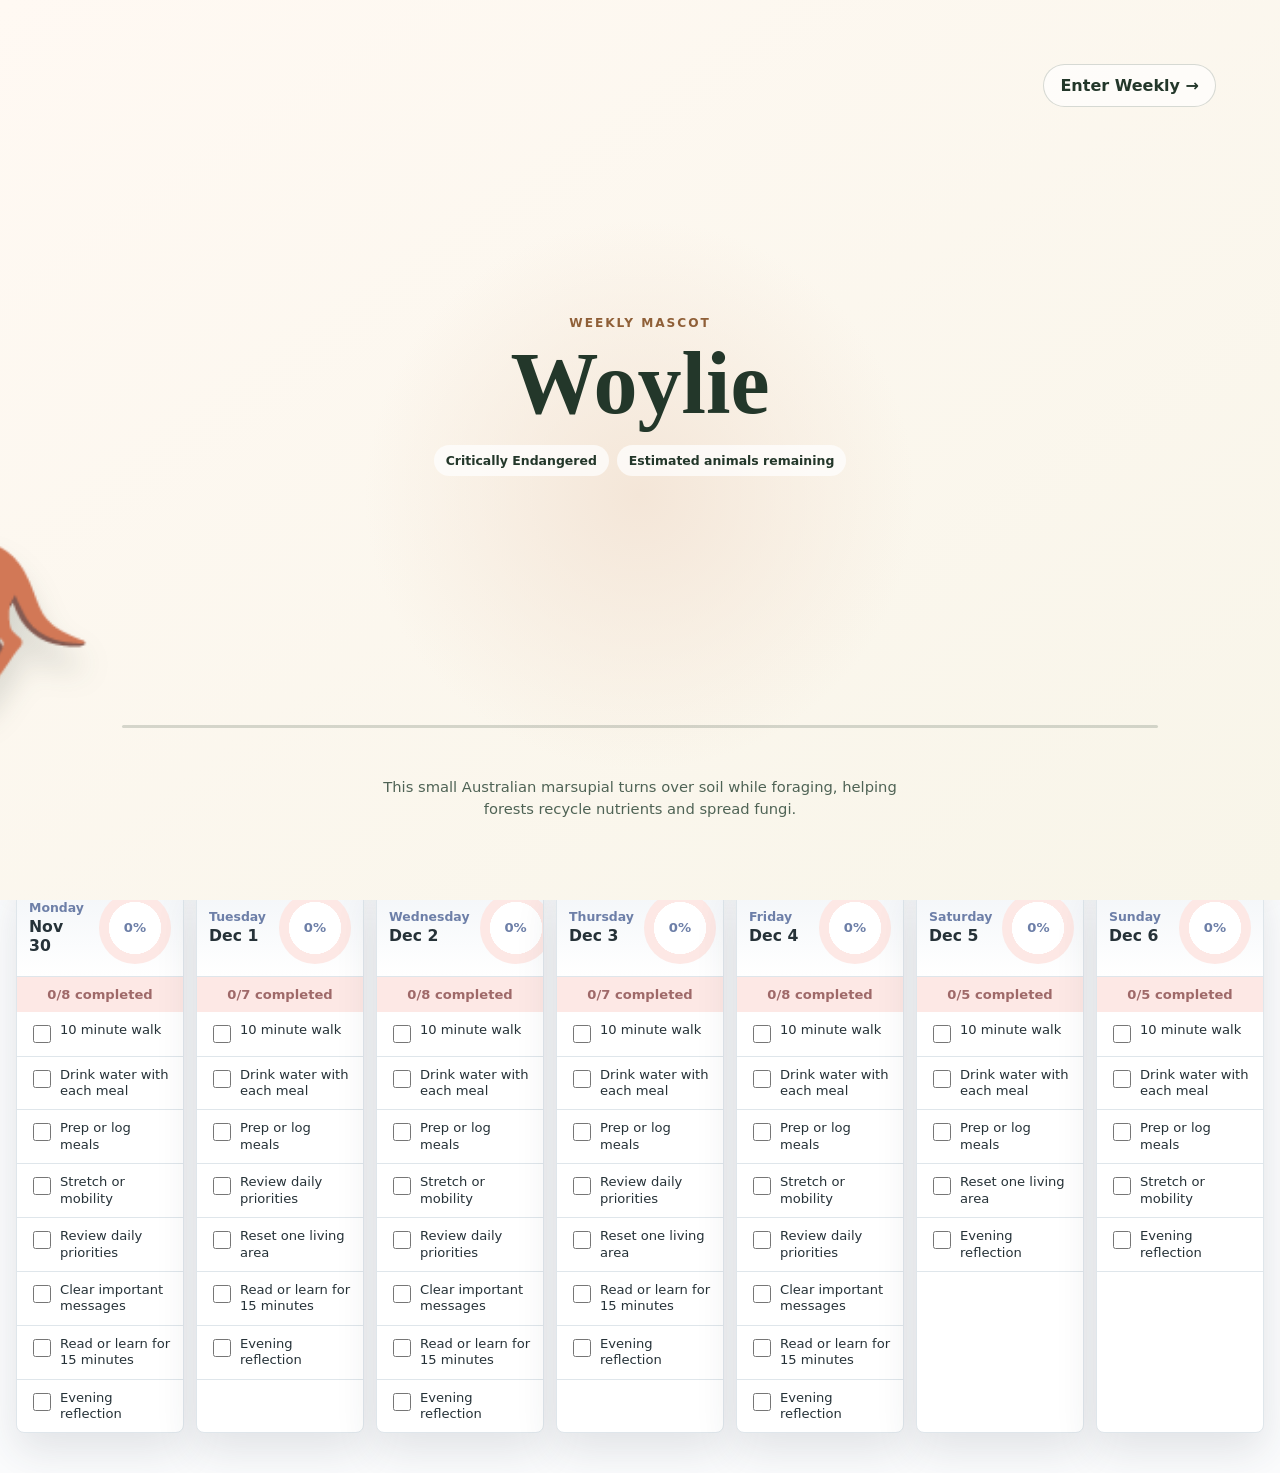
==== index.html @ fcc9888c "Publish wildlife mascot preview Agent: Nora Model: openai/gpt-5.6-sol Thinking: low" ====
<!doctype html>
<html lang="en">
  <head>
    <meta charset="utf-8">
    <meta name="viewport" content="width=device-width, initial-scale=1">
    <meta name="theme-color" content="#526b55">
    <title>Weekly</title>
    <link rel="icon" id="appIcon" href="icons/whooping-crane.svg">
    <link rel="manifest" href="manifest.webmanifest">
    <link rel="stylesheet" href="styles.css">
  </head>
  <body>
    <section class="mascot-splash" id="mascotSplash" aria-label="Animal of the week">
      <button class="splash-skip" id="skipSplash" type="button">Enter Weekly →</button>
      <div class="splash-copy">
        <p class="splash-kicker">Weekly mascot</p>
        <h1 id="splashName">Whooping Crane</h1>
        <div class="conservation-line"><span id="splashStatus">Endangered</span><span id="splashPopulation">About 830 remain</span></div>
      </div>
      <div class="walking-stage"><div class="walking-animal" id="walkingAnimal">🪿</div><div class="ground-line"></div></div>
      <p class="splash-fact" id="splashFact"></p>
    </section>
    <div class="app-shell">
      <header class="topbar">
        <div>
          <p class="eyebrow">Weekly planner</p>
          <h1>Checklist Dashboard</h1>
        </div>
        <button class="mascot-chip" id="mascotChip" type="button" aria-label="Open this week's mascot">
          <img id="mascotChipIcon" src="icons/whooping-crane.svg" alt="">
          <span><small>This week</small><strong id="mascotChipName">Whooping Crane</strong></span>
        </button>
        <div class="topbar-actions" aria-label="Week controls">
          <button class="icon-button" id="previousWeek" type="button" title="Previous week" aria-label="Previous week">
            <span aria-hidden="true">‹</span>
          </button>
          <label class="date-field">
            <span>Week of</span>
            <input id="weekStart" type="date">
          </label>
          <button class="icon-button" id="nextWeek" type="button" title="Next week" aria-label="Next week">
            <span aria-hidden="true">›</span>
          </button>
        </div>
      </header>

      <nav class="tabs" aria-label="Planner views">
        <button class="tab-button is-active" data-view="dashboard" type="button">Dashboard</button>
        <button class="tab-button" data-view="mapper" type="button">Mapper</button>
        <button class="tab-button" data-view="reminders" type="button">Reminders</button>
      </nav>

      <main>
        <section class="view is-active" id="dashboardView" aria-label="Dashboard">
          <article class="mascot-banner" id="mascotBanner">
            <img id="mascotBannerIcon" src="icons/whooping-crane.svg" alt="">
            <div><p class="eyebrow">Your weekly guide</p><h2 id="mascotBannerName">Whooping Crane</h2><p id="mascotBannerFact"></p></div>
            <div class="mascot-stat"><span id="mascotBannerStatus">Endangered</span><strong id="mascotBannerPopulation">~830</strong><small>estimated remaining</small></div>
          </article>
          <section class="summary-grid" aria-label="Weekly summary">
            <article class="panel weekly-progress">
              <div class="panel-heading">
                <h2>Weekly Progress</h2>
                <span id="weeklyCount">0/0 completed</span>
              </div>
              <div class="donut" id="weeklyDonut" style="--value: 0">
                <span id="weeklyPercent">0%</span>
              </div>
            </article>

            <article class="panel chart-panel">
              <div class="panel-heading">
                <h2>Tasks Progress</h2>
              </div>
              <div class="bar-chart" id="tasksChart" aria-label="Task completion by day"></div>
            </article>

            <article class="panel matrix-preview">
              <div class="panel-heading">
                <h2>Weekly Habits</h2>
              </div>
              <div class="mini-matrix" id="habitMatrix"></div>
            </article>

            <article class="panel chart-panel">
              <div class="panel-heading">
                <h2>Daily Completion</h2>
              </div>
              <div class="horizontal-bars" id="dailyBars" aria-label="Daily completion percentages"></div>
            </article>
          </section>

          <section class="days-grid" id="daysGrid" aria-label="Daily checklists"></section>
        </section>

        <section class="view" id="mapperView" aria-label="Task mapper">
          <section class="mapper-layout">
            <form class="panel task-form" id="taskForm">
              <div class="panel-heading">
                <h2>Task Definitions</h2>
              </div>
              <label>
                <span>Task name</span>
                <input id="taskName" name="taskName" type="text" maxlength="80" placeholder="Add a task" required>
              </label>
              <label>
                <span>Category</span>
                <select id="taskCategory" name="taskCategory">
                  <option value="Health">Health</option>
                  <option value="Home">Home</option>
                  <option value="Work">Work</option>
                  <option value="Learning">Learning</option>
                  <option value="Personal">Personal</option>
                </select>
              </label>
              <fieldset>
                <legend>Map to days</legend>
                <div class="day-picker" id="newTaskDays"></div>
              </fieldset>
              <label>
                <span>Reminder time (optional)</span>
                <input id="taskReminder" name="taskReminder" type="time">
              </label>
              <button class="primary-button" type="submit">Add task</button>
            </form>

            <section class="panel mapper-panel">
              <div class="panel-heading">
                <h2>Weekly Mapper</h2>
                <span id="taskTotal">0 tasks</span>
              </div>
              <div class="mapper-table-wrap">
                <table class="mapper-table">
                  <thead id="mapperHead"></thead>
                  <tbody id="mapperBody"></tbody>
                </table>
              </div>
            </section>
          </section>
        </section>

        <section class="view" id="remindersView" aria-label="Task reminders">
          <section class="reminder-layout">
            <article class="panel notification-card">
              <img id="notificationMascot" src="icons/whooping-crane.svg" alt="">
              <div><p class="eyebrow">Mascot check-ins</p><h2>Let your W-animal nudge you</h2><p>Weekly can notify you at the times you choose. Web reminders work while Weekly is open or recently active.</p></div>
              <div class="notification-action"><button class="primary-button" id="enableNotifications" type="button">Enable notifications</button><small id="notificationStatus">Permission not requested</small></div>
            </article>
            <article class="panel">
              <div class="panel-heading"><h2>Reminder schedule</h2><span>Set each task</span></div>
              <div class="reminder-list" id="reminderList"></div>
            </article>
          </section>
        </section>
      </main>
    </div>

    <div class="mascot-toast" id="mascotToast" role="status"><img id="toastIcon" src="icons/whooping-crane.svg" alt=""><div><strong id="toastTitle"></strong><span id="toastBody"></span></div></div>

    <template id="dayCardTemplate">
      <article class="day-card">
        <header>
          <div>
            <p class="day-name"></p>
            <h2 class="day-date"></h2>
          </div>
          <div class="small-donut" style="--value: 0">
            <span>0%</span>
          </div>
        </header>
        <p class="completion-copy">0/0 completed</p>
        <ul class="checklist"></ul>
      </article>
    </template>

    <script src="app.js"></script>
  </body>
</html>
---- styles.css ----
:root {
  color-scheme: light;
  --ink: #263238;
  --muted: #6c7785;
  --line: #dfe6eb;
  --paper: #fbfcfd;
  --panel: #ffffff;
  --navy: #6d7fa8;
  --rose: #e99d9c;
  --rose-soft: #fde8e5;
  --mint: #88b7a1;
  --sky: #a5c6dc;
  --gold: #e4b860;
  --shadow: 0 18px 42px rgba(39, 52, 69, 0.12);
  font-family: Inter, ui-sans-serif, system-ui, -apple-system, BlinkMacSystemFont, "Segoe UI", sans-serif;
}

* {
  box-sizing: border-box;
}

body {
  margin: 0;
  min-height: 100vh;
  background:
    linear-gradient(180deg, rgba(232, 238, 243, 0.9), rgba(251, 252, 253, 0.4) 280px),
    var(--paper);
  color: var(--ink);
}

button,
input,
select {
  font: inherit;
}

button {
  cursor: pointer;
}

.app-shell {
  width: min(1440px, calc(100% - 32px));
  margin: 0 auto;
  padding: 24px 0 40px;
}

.topbar {
  display: flex;
  align-items: center;
  justify-content: space-between;
  gap: 16px;
  padding: 8px 0 18px;
}

.eyebrow {
  margin: 0 0 4px;
  color: var(--rose);
  font-size: 0.78rem;
  font-weight: 800;
  letter-spacing: 0;
  text-transform: uppercase;
}

h1,
h2,
p {
  margin-block-start: 0;
}

h1 {
  margin-bottom: 0;
  font-size: 2.25rem;
  line-height: 1.05;
}

h2 {
  margin-bottom: 0;
  font-size: 0.92rem;
  line-height: 1.2;
}

.topbar-actions,
.tabs,
.day-picker,
.panel-heading {
  display: flex;
  align-items: center;
}

.topbar-actions {
  gap: 8px;
  flex-wrap: wrap;
  justify-content: flex-end;
}

.date-field {
  display: grid;
  gap: 4px;
  color: var(--muted);
  font-size: 0.76rem;
  font-weight: 700;
}

.date-field input,
.task-form input,
.task-form select {
  min-height: 42px;
  border: 1px solid var(--line);
  border-radius: 8px;
  background: #fff;
  color: var(--ink);
  padding: 0 12px;
}

.icon-button,
.tab-button,
.primary-button,
.delete-button {
  border: 0;
  border-radius: 8px;
  min-height: 42px;
}

.icon-button {
  width: 42px;
  background: var(--panel);
  color: var(--navy);
  box-shadow: 0 0 0 1px var(--line) inset;
  font-size: 1.7rem;
  line-height: 1;
}

.tabs {
  gap: 4px;
  border-bottom: 1px solid var(--line);
  margin-bottom: 18px;
}

.tab-button {
  padding: 0 18px;
  background: transparent;
  color: var(--muted);
  font-weight: 800;
}

.tab-button.is-active {
  background: var(--navy);
  color: #fff;
}

.view {
  display: none;
}

.view.is-active {
  display: block;
}

.summary-grid {
  display: grid;
  grid-template-columns: minmax(220px, 0.85fr) minmax(280px, 1.35fr) minmax(320px, 1.5fr) minmax(280px, 1.25fr);
  gap: 14px;
  margin-bottom: 14px;
}

.panel,
.day-card {
  background: var(--panel);
  border: 1px solid var(--line);
  border-radius: 8px;
  box-shadow: var(--shadow);
}

.panel {
  min-width: 0;
  padding: 14px;
}

.panel-heading {
  justify-content: space-between;
  gap: 12px;
  margin-bottom: 12px;
  color: var(--navy);
}

.panel-heading span {
  color: var(--muted);
  font-size: 0.8rem;
  font-weight: 700;
  white-space: nowrap;
}

.weekly-progress {
  display: grid;
  justify-items: center;
}

.weekly-progress .panel-heading {
  width: 100%;
}

.donut,
.small-donut {
  display: grid;
  place-items: center;
  border-radius: 999px;
  background:
    radial-gradient(circle closest-side, #fff 72%, transparent 73%),
    conic-gradient(var(--rose) calc(var(--value) * 1%), var(--rose-soft) 0);
}

.donut {
  width: min(172px, 100%);
  aspect-ratio: 1;
}

.donut span {
  color: var(--navy);
  font-size: 1.35rem;
  font-weight: 900;
}

.small-donut {
  width: 72px;
  aspect-ratio: 1;
  flex: 0 0 auto;
}

.small-donut span {
  color: var(--navy);
  font-size: 0.82rem;
  font-weight: 900;
}

.bar-chart {
  display: grid;
  grid-template-columns: repeat(7, minmax(28px, 1fr));
  align-items: end;
  gap: 10px;
  min-height: 210px;
  padding: 8px 4px 0;
}

.bar {
  display: grid;
  grid-template-rows: 1fr auto;
  gap: 8px;
  min-width: 0;
  height: 100%;
}

.bar-stack {
  display: flex;
  align-items: flex-end;
  height: 172px;
  background: #edf3f5;
  border-radius: 6px 6px 2px 2px;
  overflow: hidden;
}

.bar-fill {
  width: 100%;
  min-height: 3px;
  background: linear-gradient(180deg, var(--sky), var(--navy));
}

.bar label,
.daily-row span,
.matrix-label,
.mapper-table th,
.mapper-table td {
  font-size: 0.76rem;
}

.bar label {
  color: var(--muted);
  font-weight: 800;
  text-align: center;
}

.mini-matrix {
  overflow-x: auto;
}

.mini-matrix table,
.mapper-table {
  width: 100%;
  border-collapse: collapse;
}

.mini-matrix th,
.mini-matrix td,
.mapper-table th,
.mapper-table td {
  border-bottom: 1px solid var(--line);
  padding: 7px 6px;
  text-align: center;
}

.mini-matrix th:first-child,
.mini-matrix td:first-child,
.mapper-table th:first-child,
.mapper-table td:first-child {
  text-align: left;
}

.mini-matrix th,
.mapper-table th {
  color: var(--navy);
  font-weight: 900;
}

.matrix-label {
  color: var(--ink);
  font-weight: 750;
  max-width: 180px;
}

.checkmark {
  display: inline-grid;
  place-items: center;
  width: 19px;
  height: 19px;
  border-radius: 5px;
  border: 1px solid #b8c2cb;
  color: transparent;
}

.checkmark.is-on {
  background: var(--navy);
  border-color: var(--navy);
  color: #fff;
}

.horizontal-bars {
  display: grid;
  gap: 10px;
}

.daily-row {
  display: grid;
  grid-template-columns: 42px 1fr 44px;
  align-items: center;
  gap: 10px;
}

.daily-row span {
  color: var(--muted);
  font-weight: 800;
}

.daily-track {
  height: 12px;
  border-radius: 999px;
  background: var(--rose-soft);
  overflow: hidden;
}

.daily-fill {
  height: 100%;
  border-radius: inherit;
  background: var(--rose);
}

.days-grid {
  display: grid;
  grid-template-columns: repeat(7, minmax(0, 1fr));
  gap: 12px;
}

.day-card {
  min-width: 0;
  overflow: hidden;
}

.day-card header {
  display: flex;
  align-items: center;
  justify-content: space-between;
  gap: 10px;
  padding: 12px;
  background: linear-gradient(180deg, #f2f5f8, #fff);
  border-bottom: 1px solid var(--line);
}

.day-name {
  margin-bottom: 3px;
  color: var(--navy);
  font-size: 0.78rem;
  font-weight: 900;
}

.day-date {
  color: var(--ink);
  font-size: 0.98rem;
}

.completion-copy {
  margin: 0;
  padding: 10px 12px;
  background: var(--rose-soft);
  color: #9f6969;
  font-size: 0.82rem;
  font-weight: 900;
  text-align: center;
}

.checklist {
  display: grid;
  gap: 0;
  max-height: 420px;
  margin: 0;
  padding: 0;
  overflow: auto;
  list-style: none;
}

.checklist li {
  border-bottom: 1px solid var(--line);
}

.checklist label {
  display: grid;
  grid-template-columns: 22px 1fr;
  align-items: start;
  gap: 9px;
  min-height: 44px;
  padding: 10px 12px;
  color: var(--ink);
  font-size: 0.82rem;
  line-height: 1.25;
}

.checklist input,
.mapper-checkbox {
  width: 18px;
  height: 18px;
  accent-color: var(--navy);
}

.checklist input:checked + span {
  color: var(--muted);
  text-decoration: line-through;
}

.empty-state {
  padding: 18px 12px;
  color: var(--muted);
  font-size: 0.85rem;
  text-align: center;
}

.mapper-layout {
  display: grid;
  grid-template-columns: minmax(260px, 340px) 1fr;
  gap: 14px;
  align-items: start;
}

.task-form {
  display: grid;
  gap: 14px;
}

.task-form label,
.task-form fieldset {
  display: grid;
  gap: 7px;
}

.task-form label span,
.task-form legend {
  color: var(--muted);
  font-size: 0.78rem;
  font-weight: 900;
}

.task-form fieldset {
  min-width: 0;
  margin: 0;
  padding: 0;
  border: 0;
}

.day-picker {
  flex-wrap: wrap;
  gap: 6px;
}

.day-pill {
  position: relative;
}

.day-pill input {
  position: absolute;
  inset: 0;
  opacity: 0;
}

.day-pill span {
  display: grid;
  place-items: center;
  width: 42px;
  height: 36px;
  border: 1px solid var(--line);
  border-radius: 8px;
  background: #fff;
  color: var(--muted);
  font-size: 0.76rem;
  font-weight: 900;
}

.day-pill input:checked + span {
  background: var(--navy);
  border-color: var(--navy);
  color: #fff;
}

.primary-button {
  background: var(--navy);
  color: #fff;
  font-weight: 900;
}

.mapper-panel {
  min-width: 0;
}

.mapper-table-wrap {
  overflow-x: auto;
}

.mapper-table th,
.mapper-table td {
  padding: 10px 8px;
}

.task-cell {
  min-width: 220px;
}

.task-name {
  display: block;
  color: var(--ink);
  font-weight: 900;
}

.task-meta {
  display: block;
  margin-top: 3px;
  color: var(--muted);
  font-size: 0.72rem;
  font-weight: 750;
}

.delete-button {
  width: 36px;
  min-height: 36px;
  background: #fff3f1;
  color: #a95050;
  font-weight: 900;
}

@media (max-width: 1180px) {
  .summary-grid {
    grid-template-columns: repeat(2, minmax(0, 1fr));
  }

  .days-grid {
    grid-template-columns: repeat(2, minmax(0, 1fr));
  }
}

@media (max-width: 760px) {
  .app-shell {
    width: min(100% - 20px, 620px);
    padding-top: 12px;
  }

  .topbar {
    align-items: stretch;
    flex-direction: column;
  }

  h1 {
    font-size: 1.65rem;
  }

  .topbar-actions {
    justify-content: stretch;
  }

  .date-field {
    flex: 1;
  }

  .tabs {
    position: sticky;
    top: 0;
    z-index: 5;
    background: rgba(251, 252, 253, 0.94);
    padding-top: 8px;
    backdrop-filter: blur(10px);
  }

  .tab-button {
    flex: 1;
  }

  .summary-grid,
  .days-grid,
  .mapper-layout {
    grid-template-columns: 1fr;
  }

  .panel {
    padding: 12px;
  }

  .bar-chart {
    min-height: 185px;
  }

  .bar-stack {
    height: 148px;
  }

  .day-card header {
    padding: 12px 14px;
  }

  .checklist {
    max-height: none;
  }

  .mapper-table {
    min-width: 760px;
  }
}

/* Weekly wildlife mascot system */
.mascot-splash{position:fixed;inset:0;z-index:100;display:grid;grid-template-rows:auto 1fr auto;align-items:center;overflow:hidden;padding:clamp(24px,5vw,64px);background:radial-gradient(circle at 50% 55%,var(--mascot-soft,#dfeadb),transparent 34%),linear-gradient(145deg,var(--mascot-bg,#dce9dd),#f8f5e9);color:#23372a;transition:opacity .45s,visibility .45s}.mascot-splash.is-hidden{opacity:0;visibility:hidden;pointer-events:none}.splash-skip{justify-self:end;border:1px solid rgba(35,55,42,.18);border-radius:999px;background:rgba(255,255,255,.65);padding:11px 16px;color:inherit;font-weight:800}.splash-copy{text-align:center;align-self:end}.splash-kicker{margin:0 0 8px;color:var(--mascot-accent,#526b55);font-size:.76rem;font-weight:900;letter-spacing:.16em;text-transform:uppercase}.splash-copy h1{font-family:Georgia,serif;font-size:clamp(2.4rem,7vw,5.5rem)}.conservation-line{display:flex;justify-content:center;gap:8px;flex-wrap:wrap;margin-top:14px}.conservation-line span{border-radius:999px;background:rgba(255,255,255,.72);padding:8px 12px;font-size:.78rem;font-weight:850}.walking-stage{position:relative;height:min(34vh,300px);align-self:center}.ground-line{position:absolute;left:5%;right:5%;bottom:16%;height:3px;border-radius:999px;background:rgba(35,55,42,.18)}.walking-animal{position:absolute;bottom:16%;left:-20%;font-size:clamp(6rem,18vw,13rem);filter:drop-shadow(0 22px 15px rgba(35,55,42,.18));animation:animal-walk 4.5s ease-in-out infinite,animal-step .42s ease-in-out infinite alternate;transform-origin:50% 100%}.splash-fact{align-self:start;justify-self:center;max-width:560px;text-align:center;color:#4f6355;font-size:.92rem;line-height:1.55}@keyframes animal-walk{0%{left:-20%}100%{left:105%}}@keyframes animal-step{from{translate:0 0;rotate:-2deg}to{translate:0 -9px;rotate:2deg}}@media(prefers-reduced-motion:reduce){.walking-animal{left:50%;translate:-50% 0;animation:none}}
.mascot-chip{display:flex;align-items:center;gap:8px;border:1px solid var(--line);border-radius:14px;background:#fff;padding:6px 10px;text-align:left;box-shadow:var(--shadow)}.mascot-chip img{width:42px;height:42px;border-radius:12px}.mascot-chip small,.mascot-chip strong{display:block}.mascot-chip small{color:var(--muted);font-size:.62rem}.mascot-chip strong{color:var(--navy);font-size:.8rem}.mascot-banner{display:grid;grid-template-columns:auto 1fr auto;align-items:center;gap:16px;margin-bottom:14px;padding:15px 18px;border:1px solid color-mix(in srgb,var(--mascot-accent,#526b55),transparent 70%);border-radius:14px;background:linear-gradient(120deg,var(--mascot-soft,#e3ede0),#fff);box-shadow:var(--shadow)}.mascot-banner>img{width:84px;height:84px;border-radius:20px}.mascot-banner h2{font-family:Georgia,serif;font-size:1.35rem}.mascot-banner p:last-child{margin:6px 0 0;color:var(--muted);font-size:.8rem}.mascot-stat{display:grid;justify-items:end}.mascot-stat span{border-radius:999px;background:var(--mascot-accent,#526b55);padding:5px 9px;color:#fff;font-size:.66rem;font-weight:900;text-transform:uppercase}.mascot-stat strong{margin-top:7px;color:var(--mascot-accent,#526b55);font-size:1.45rem}.mascot-stat small{color:var(--muted);font-size:.62rem}
.reminder-layout{display:grid;gap:14px}.notification-card{display:grid;grid-template-columns:auto 1fr auto;align-items:center;gap:16px}.notification-card img{width:86px;height:86px;border-radius:20px}.notification-card h2{font-size:1.1rem}.notification-card p:last-child{margin:6px 0 0;color:var(--muted);font-size:.82rem}.notification-card .primary-button{padding:0 18px}.reminder-list{display:grid;gap:8px}.reminder-row{display:grid;grid-template-columns:1fr auto auto;align-items:center;gap:10px;border:1px solid var(--line);border-radius:10px;padding:10px 12px}.reminder-row strong,.reminder-row small{display:block}.reminder-row small{margin-top:3px;color:var(--muted);font-size:.7rem}.reminder-row input[type=time]{min-height:38px;border:1px solid var(--line);border-radius:8px;padding:0 8px}.reminder-row input[type=checkbox]{width:20px;height:20px;accent-color:var(--mascot-accent,#526b55)}.mascot-toast{position:fixed;right:20px;bottom:20px;z-index:90;display:flex;align-items:center;gap:11px;width:min(360px,calc(100% - 40px));border:1px solid var(--line);border-radius:16px;background:#fff;padding:12px;box-shadow:0 22px 55px rgba(35,55,42,.25);opacity:0;translate:0 25px;pointer-events:none;transition:.3s}.mascot-toast.is-visible{opacity:1;translate:0 0}.mascot-toast img{width:52px;height:52px;border-radius:12px}.mascot-toast strong,.mascot-toast span{display:block}.mascot-toast strong{color:var(--mascot-accent,#526b55)}.mascot-toast span{margin-top:3px;color:var(--muted);font-size:.76rem}
.notification-action{display:grid;gap:5px;justify-items:center}.notification-action small{max-width:180px;color:var(--muted);font-size:.68rem;text-align:center}.reminder-toggle{display:flex;align-items:center;gap:10px}.reminder-toggle input{flex:0 0 auto}
@media(max-width:760px){.mascot-chip{order:3;width:100%;justify-content:center}.mascot-banner{grid-template-columns:auto 1fr}.mascot-stat{grid-column:1/-1;display:flex;align-items:center;justify-content:flex-start;gap:8px}.mascot-stat strong{margin:0}.notification-card{grid-template-columns:auto 1fr}.notification-action{grid-column:1/-1;width:100%}.notification-card .primary-button{width:100%;min-height:44px}.reminder-row{grid-template-columns:1fr auto}.reminder-row input[type=checkbox]{grid-row:1/3;grid-column:2}.reminder-row input[type=time]{grid-column:1/-1}.tabs{overflow-x:auto}.tab-button{min-width:max-content}}
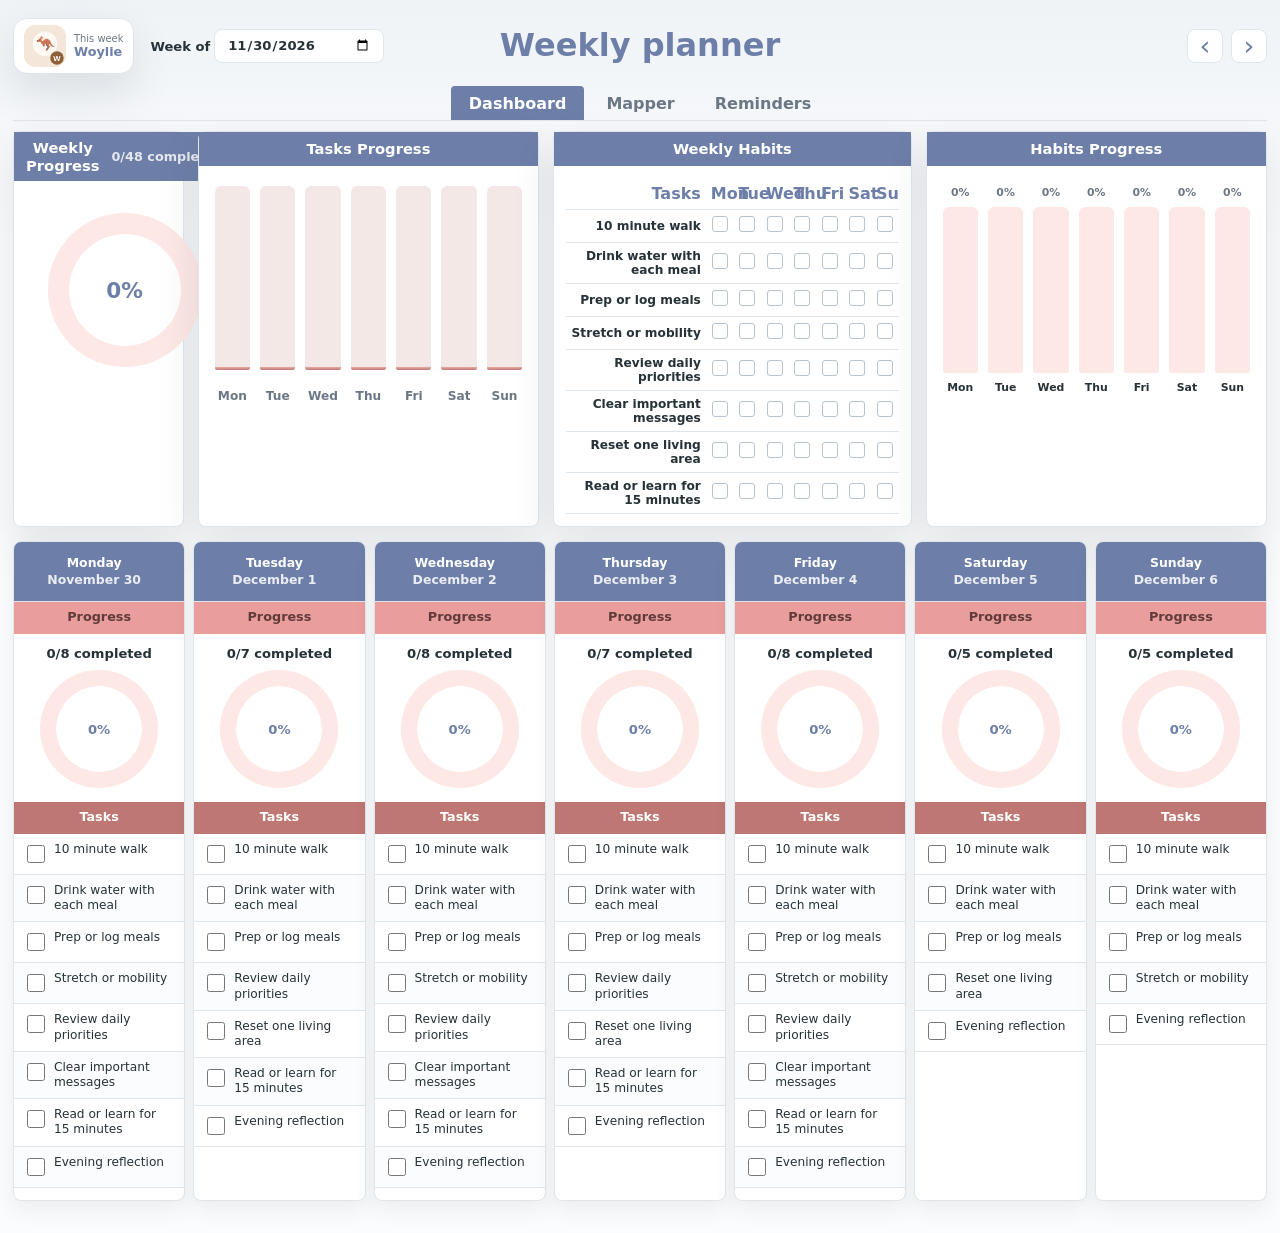
==== commit cc54e7ae: "Publish planner mockup layout test build Agent: Nora  Model: openai/gpt-5.5  Thinking: high" ====
--- a/index.html
+++ b/index.html
@@ -5,12 +5,12 @@
     <meta name="viewport" content="width=device-width, initial-scale=1">
     <meta name="theme-color" content="#526b55">
     <title>Weekly</title>
-    <link rel="icon" id="appIcon" href="icons/whooping-crane.svg">
+    <link rel="icon" id="appIcon" href="icons/whale-shark-app-icon.png">
     <link rel="manifest" href="manifest.webmanifest">
     <link rel="stylesheet" href="styles.css">
   </head>
   <body>
-    <section class="mascot-splash" id="mascotSplash" aria-label="Animal of the week">
+    <section class="mascot-splash is-hidden" id="mascotSplash" aria-label="Animal of the week">
       <button class="splash-skip" id="skipSplash" type="button">Enter Weekly →</button>
       <div class="splash-copy">
         <p class="splash-kicker">Weekly mascot</p>
@@ -22,22 +22,21 @@
     </section>
     <div class="app-shell">
       <header class="topbar">
-        <div>
-          <p class="eyebrow">Weekly planner</p>
-          <h1>Checklist Dashboard</h1>
-        </div>
-        <button class="mascot-chip" id="mascotChip" type="button" aria-label="Open this week's mascot">
-          <img id="mascotChipIcon" src="icons/whooping-crane.svg" alt="">
-          <span><small>This week</small><strong id="mascotChipName">Whooping Crane</strong></span>
-        </button>
-        <div class="topbar-actions" aria-label="Week controls">
-          <button class="icon-button" id="previousWeek" type="button" title="Previous week" aria-label="Previous week">
-            <span aria-hidden="true">‹</span>
+        <div class="topbar-date">
+          <button class="mascot-chip" id="mascotChip" type="button" aria-label="Open this week's mascot">
+            <img id="mascotChipIcon" src="icons/whooping-crane.svg" alt="">
+            <span><small>This week</small><strong id="mascotChipName">Whooping Crane</strong></span>
           </button>
           <label class="date-field">
             <span>Week of</span>
             <input id="weekStart" type="date">
           </label>
+        </div>
+        <h1>Weekly planner</h1>
+        <div class="topbar-actions" aria-label="Week controls">
+          <button class="icon-button" id="previousWeek" type="button" title="Previous week" aria-label="Previous week">
+            <span aria-hidden="true">‹</span>
+          </button>
           <button class="icon-button" id="nextWeek" type="button" title="Next week" aria-label="Next week">
             <span aria-hidden="true">›</span>
           </button>
@@ -84,7 +83,7 @@
 
             <article class="panel chart-panel">
               <div class="panel-heading">
-                <h2>Daily Completion</h2>
+                <h2>Habits Progress</h2>
               </div>
               <div class="horizontal-bars" id="dailyBars" aria-label="Daily completion percentages"></div>
             </article>
@@ -149,6 +148,10 @@
             <article class="panel">
               <div class="panel-heading"><h2>Reminder schedule</h2><span>Set each task</span></div>
               <div class="reminder-list" id="reminderList"></div>
+              <div class="reminder-confirm">
+                <button class="primary-button" id="confirmReminders" type="button">Done — save &amp; test reminders</button>
+                <p id="reminderConfirmStatus" role="status">Choose your times, then tap Done.</p>
+              </div>
             </article>
           </section>
         </section>
@@ -164,11 +167,13 @@
             <p class="day-name"></p>
             <h2 class="day-date"></h2>
           </div>
-          <div class="small-donut" style="--value: 0">
-            <span>0%</span>
-          </div>
         </header>
+        <p class="day-progress-label">Progress</p>
         <p class="completion-copy">0/0 completed</p>
+        <div class="small-donut" style="--value: 0">
+          <span>0%</span>
+        </div>
+        <p class="task-section-title">Tasks</p>
         <ul class="checklist"></ul>
       </article>
     </template>
--- a/styles.css
+++ b/styles.css
@@ -23,7 +23,7 @@
   margin: 0;
   min-height: 100vh;
   background:
-    linear-gradient(180deg, rgba(232, 238, 243, 0.9), rgba(251, 252, 253, 0.4) 280px),
+    linear-gradient(180deg, rgba(238, 242, 246, 0.95), rgba(251, 252, 253, 0.55) 230px),
     var(--paper);
   color: var(--ink);
 }
@@ -39,17 +39,24 @@
 }
 
 .app-shell {
-  width: min(1440px, calc(100% - 32px));
+  width: min(1900px, calc(100% - 26px));
   margin: 0 auto;
-  padding: 24px 0 40px;
+  padding: 14px 0 32px;
 }
 
 .topbar {
+  display: grid;
+  grid-template-columns: minmax(260px, 1fr) auto minmax(130px, 1fr);
+  align-items: center;
+  gap: 16px;
+  padding: 4px 0 12px;
+}
+
+.topbar-date {
   display: flex;
   align-items: center;
-  justify-content: space-between;
   gap: 16px;
-  padding: 8px 0 18px;
+  min-width: 0;
 }
 
 .eyebrow {
@@ -69,8 +76,10 @@
 
 h1 {
   margin-bottom: 0;
-  font-size: 2.25rem;
+  color: var(--navy);
+  font-size: 2rem;
   line-height: 1.05;
+  text-align: center;
 }
 
 h2 {
@@ -133,7 +142,7 @@
 .tabs {
   gap: 4px;
   border-bottom: 1px solid var(--line);
-  margin-bottom: 18px;
+  margin-bottom: 10px;
 }
 
 .tab-button {
@@ -158,7 +167,7 @@
 
 .summary-grid {
   display: grid;
-  grid-template-columns: minmax(220px, 0.85fr) minmax(280px, 1.35fr) minmax(320px, 1.5fr) minmax(280px, 1.25fr);
+  grid-template-columns: repeat(4, minmax(0, 1fr));
   gap: 14px;
   margin-bottom: 14px;
 }
@@ -173,18 +182,21 @@
 
 .panel {
   min-width: 0;
-  padding: 14px;
+  padding: 0 12px 12px;
 }
 
 .panel-heading {
   justify-content: space-between;
   gap: 12px;
-  margin-bottom: 12px;
-  color: var(--navy);
+  margin: 0 -12px 12px;
+  min-height: 34px;
+  padding: 7px 12px;
+  background: var(--navy);
+  color: #fff;
 }
 
 .panel-heading span {
-  color: var(--muted);
+  color: rgba(255, 255, 255, 0.82);
   font-size: 0.8rem;
   font-weight: 700;
   white-space: nowrap;
@@ -210,7 +222,7 @@
 }
 
 .donut {
-  width: min(172px, 100%);
+  width: min(185px, 78%);
   aspect-ratio: 1;
 }
 
@@ -237,7 +249,7 @@
   grid-template-columns: repeat(7, minmax(28px, 1fr));
   align-items: end;
   gap: 10px;
-  min-height: 210px;
+  min-height: 225px;
   padding: 8px 4px 0;
 }
 
@@ -252,8 +264,8 @@
 .bar-stack {
   display: flex;
   align-items: flex-end;
-  height: 172px;
-  background: #edf3f5;
+  height: 184px;
+  background: #f4e8e6;
   border-radius: 6px 6px 2px 2px;
   overflow: hidden;
 }
@@ -261,7 +273,7 @@
 .bar-fill {
   width: 100%;
   min-height: 3px;
-  background: linear-gradient(180deg, var(--sky), var(--navy));
+  background: linear-gradient(180deg, #e5aaa1, #c17875);
 }
 
 .bar label,
@@ -293,7 +305,7 @@
 .mapper-table th,
 .mapper-table td {
   border-bottom: 1px solid var(--line);
-  padding: 7px 6px;
+  padding: 6px 5px;
   text-align: center;
 }
 
@@ -334,14 +346,20 @@
 
 .horizontal-bars {
   display: grid;
+  grid-template-columns: repeat(7, minmax(22px, 1fr));
+  align-items: end;
   gap: 10px;
+  min-height: 225px;
+  padding: 8px 4px 0;
 }
 
 .daily-row {
   display: grid;
-  grid-template-columns: 42px 1fr 44px;
-  align-items: center;
-  gap: 10px;
+  grid-template-rows: auto 1fr auto;
+  align-items: end;
+  justify-items: center;
+  gap: 8px;
+  height: 100%;
 }
 
 .daily-row span {
@@ -350,14 +368,17 @@
 }
 
 .daily-track {
-  height: 12px;
-  border-radius: 999px;
+  display: flex;
+  align-items: flex-end;
+  width: 100%;
+  height: 166px;
+  border-radius: 6px 6px 2px 2px;
   background: var(--rose-soft);
   overflow: hidden;
 }
 
 .daily-fill {
-  height: 100%;
+  width: 100%;
   border-radius: inherit;
   background: var(--rose);
 }
@@ -365,7 +386,7 @@
 .days-grid {
   display: grid;
   grid-template-columns: repeat(7, minmax(0, 1fr));
-  gap: 12px;
+  gap: 8px;
 }
 
 .day-card {
@@ -374,41 +395,68 @@
 }
 
 .day-card header {
-  display: flex;
+  display: grid;
+  grid-template-columns: 1fr auto;
   align-items: center;
   justify-content: space-between;
   gap: 10px;
-  padding: 12px;
-  background: linear-gradient(180deg, #f2f5f8, #fff);
+  min-height: 60px;
+  padding: 9px 10px;
+  background: var(--navy);
   border-bottom: 1px solid var(--line);
 }
 
 .day-name {
   margin-bottom: 3px;
-  color: var(--navy);
+  color: #fff;
   font-size: 0.78rem;
   font-weight: 900;
 }
 
 .day-date {
-  color: var(--ink);
-  font-size: 0.98rem;
+  color: rgba(255, 255, 255, 0.86);
+  font-size: 0.78rem;
+}
+
+.day-progress-label,
+.task-section-title {
+  margin: 0;
+  min-height: 32px;
+  padding: 7px 10px;
+  background: var(--rose);
+  color: #603b3a;
+  font-size: 0.8rem;
+  font-weight: 900;
+  text-align: center;
 }
 
 .completion-copy {
   margin: 0;
-  padding: 10px 12px;
-  background: var(--rose-soft);
-  color: #9f6969;
+  padding: 12px 10px 7px;
+  color: var(--ink);
   font-size: 0.82rem;
   font-weight: 900;
   text-align: center;
 }
 
+.day-card .small-donut {
+  width: min(118px, 74%);
+  margin: 2px auto 14px;
+}
+
+.day-card header .small-donut {
+  display: none;
+}
+
+.task-section-title {
+  background: #be7773;
+  color: #fff;
+}
+
 .checklist {
   display: grid;
   gap: 0;
-  max-height: 420px;
+  max-height: 520px;
   margin: 0;
   padding: 0;
   overflow: auto;
@@ -424,10 +472,10 @@
   grid-template-columns: 22px 1fr;
   align-items: start;
   gap: 9px;
-  min-height: 44px;
-  padding: 10px 12px;
+  min-height: 38px;
+  padding: 8px 9px;
   color: var(--ink);
-  font-size: 0.82rem;
+  font-size: 0.76rem;
   line-height: 1.25;
 }
 
@@ -643,4 +691,26 @@
 .mascot-chip{display:flex;align-items:center;gap:8px;border:1px solid var(--line);border-radius:14px;background:#fff;padding:6px 10px;text-align:left;box-shadow:var(--shadow)}.mascot-chip img{width:42px;height:42px;border-radius:12px}.mascot-chip small,.mascot-chip strong{display:block}.mascot-chip small{color:var(--muted);font-size:.62rem}.mascot-chip strong{color:var(--navy);font-size:.8rem}.mascot-banner{display:grid;grid-template-columns:auto 1fr auto;align-items:center;gap:16px;margin-bottom:14px;padding:15px 18px;border:1px solid color-mix(in srgb,var(--mascot-accent,#526b55),transparent 70%);border-radius:14px;background:linear-gradient(120deg,var(--mascot-soft,#e3ede0),#fff);box-shadow:var(--shadow)}.mascot-banner>img{width:84px;height:84px;border-radius:20px}.mascot-banner h2{font-family:Georgia,serif;font-size:1.35rem}.mascot-banner p:last-child{margin:6px 0 0;color:var(--muted);font-size:.8rem}.mascot-stat{display:grid;justify-items:end}.mascot-stat span{border-radius:999px;background:var(--mascot-accent,#526b55);padding:5px 9px;color:#fff;font-size:.66rem;font-weight:900;text-transform:uppercase}.mascot-stat strong{margin-top:7px;color:var(--mascot-accent,#526b55);font-size:1.45rem}.mascot-stat small{color:var(--muted);font-size:.62rem}
 .reminder-layout{display:grid;gap:14px}.notification-card{display:grid;grid-template-columns:auto 1fr auto;align-items:center;gap:16px}.notification-card img{width:86px;height:86px;border-radius:20px}.notification-card h2{font-size:1.1rem}.notification-card p:last-child{margin:6px 0 0;color:var(--muted);font-size:.82rem}.notification-card .primary-button{padding:0 18px}.reminder-list{display:grid;gap:8px}.reminder-row{display:grid;grid-template-columns:1fr auto auto;align-items:center;gap:10px;border:1px solid var(--line);border-radius:10px;padding:10px 12px}.reminder-row strong,.reminder-row small{display:block}.reminder-row small{margin-top:3px;color:var(--muted);font-size:.7rem}.reminder-row input[type=time]{min-height:38px;border:1px solid var(--line);border-radius:8px;padding:0 8px}.reminder-row input[type=checkbox]{width:20px;height:20px;accent-color:var(--mascot-accent,#526b55)}.mascot-toast{position:fixed;right:20px;bottom:20px;z-index:90;display:flex;align-items:center;gap:11px;width:min(360px,calc(100% - 40px));border:1px solid var(--line);border-radius:16px;background:#fff;padding:12px;box-shadow:0 22px 55px rgba(35,55,42,.25);opacity:0;translate:0 25px;pointer-events:none;transition:.3s}.mascot-toast.is-visible{opacity:1;translate:0 0}.mascot-toast img{width:52px;height:52px;border-radius:12px}.mascot-toast strong,.mascot-toast span{display:block}.mascot-toast strong{color:var(--mascot-accent,#526b55)}.mascot-toast span{margin-top:3px;color:var(--muted);font-size:.76rem}
 .notification-action{display:grid;gap:5px;justify-items:center}.notification-action small{max-width:180px;color:var(--muted);font-size:.68rem;text-align:center}.reminder-toggle{display:flex;align-items:center;gap:10px}.reminder-toggle input{flex:0 0 auto}
+.reminder-confirm{display:grid;justify-items:stretch;gap:8px;margin-top:14px;padding-top:14px;border-top:1px solid var(--line)}.reminder-confirm .primary-button{min-height:48px}.reminder-confirm p{margin:0;color:var(--muted);font-size:.75rem;text-align:center}.reminder-confirm p.is-error{color:#a63535;font-weight:750}
 @media(max-width:760px){.mascot-chip{order:3;width:100%;justify-content:center}.mascot-banner{grid-template-columns:auto 1fr}.mascot-stat{grid-column:1/-1;display:flex;align-items:center;justify-content:flex-start;gap:8px}.mascot-stat strong{margin:0}.notification-card{grid-template-columns:auto 1fr}.notification-action{grid-column:1/-1;width:100%}.notification-card .primary-button{width:100%;min-height:44px}.reminder-row{grid-template-columns:1fr auto}.reminder-row input[type=checkbox]{grid-row:1/3;grid-column:2}.reminder-row input[type=time]{grid-column:1/-1}.tabs{overflow-x:auto}.tab-button{min-width:max-content}}
+
+/* Whale shark uses a real mascot cutout and a swimming motion. */
+.walking-animal.is-swimming{width:clamp(260px,54vw,700px);bottom:8%;font-size:0;animation:shark-cross 7s linear infinite,shark-glide 1.8s ease-in-out infinite alternate;filter:drop-shadow(0 26px 18px rgba(0,72,112,.22))}.walking-animal.is-swimming img{display:block;width:100%;transform-origin:46% 55%;animation:shark-body .8s ease-in-out infinite alternate}.walking-stage:has(.is-swimming)::before,.walking-stage:has(.is-swimming)::after{content:"";position:absolute;border-radius:50%;background:rgba(255,255,255,.72);animation:bubble-rise 2.8s ease-in infinite}.walking-stage:has(.is-swimming)::before{left:31%;bottom:24%;width:13px;height:13px}.walking-stage:has(.is-swimming)::after{left:35%;bottom:20%;width:8px;height:8px;animation-delay:1.1s}@keyframes shark-cross{from{left:-65%}to{left:110%}}@keyframes shark-glide{from{translate:0 12px;rotate:-1.5deg}to{translate:0 -15px;rotate:1.5deg}}@keyframes shark-body{from{transform:skewY(-1.7deg) scaleY(.985)}to{transform:skewY(1.7deg) scaleY(1.015)}}@keyframes bubble-rise{0%{translate:0 0;opacity:0}20%{opacity:1}100%{translate:18px -150px;opacity:0}}@media(prefers-reduced-motion:reduce){.walking-animal.is-swimming{left:50%;translate:-50% 0;animation:none}.walking-animal.is-swimming img{animation:none}}
+
+/* African wild dog uses an original full-body mascot and a springy walking motion. */
+.walking-animal.is-walking-dog{width:clamp(220px,42vw,520px);bottom:12%;font-size:0;animation:dog-cross 6.5s linear infinite,dog-step .38s ease-in-out infinite alternate;filter:drop-shadow(0 20px 14px rgba(66,43,26,.2))}.walking-animal.is-walking-dog img{display:block;width:100%;transform-origin:50% 88%;animation:dog-stride .38s ease-in-out infinite alternate}.mascot-chip img,.mascot-banner>img,.notification-card img,.mascot-toast img{object-fit:contain;background:var(--mascot-soft,#fff)}@keyframes dog-cross{from{left:-48%}to{left:108%}}@keyframes dog-step{from{translate:0 0}to{translate:0 -8px}}@keyframes dog-stride{from{transform:rotate(-1.2deg) scaleY(.985)}to{transform:rotate(1.2deg) scaleY(1.015)}}@media(prefers-reduced-motion:reduce){.walking-animal.is-walking-dog{left:50%;translate:-50% 0;animation:none}.walking-animal.is-walking-dog img{animation:none}}
+
+/* Computer testing layout: wide planner board inspired by the spreadsheet mockup. */
+#dashboardView .mascot-banner{display:none}.topbar .date-field{grid-template-columns:auto 170px;align-items:center;color:var(--ink);font-size:.82rem}.topbar .date-field span{font-weight:900}.topbar .date-field input{min-height:34px}.topbar .icon-button{width:36px;min-height:34px}.tabs{justify-content:center}.tab-button{min-height:34px;border-radius:4px 4px 0 0}.summary-grid>.panel{min-height:284px}.summary-grid .panel-heading{justify-content:center;text-align:center}.weekly-progress .panel-heading{width:calc(100% + 24px)}.weekly-progress{align-content:start}.weekly-progress .donut{margin-top:20px}.mini-matrix table{table-layout:fixed}.mini-matrix th:first-child,.mini-matrix td:first-child{width:42%;text-align:right}.mini-matrix th:not(:first-child),.mini-matrix td:not(:first-child){width:8.28%}.mini-matrix .checkmark{width:16px;height:16px;border-radius:3px}.horizontal-bars .daily-row>span:first-child{order:3;max-width:68px;min-height:46px;writing-mode:sideways-lr;color:var(--ink);font-size:.68rem;text-align:right}.horizontal-bars .daily-track{order:2}.horizontal-bars .daily-row>span:last-child{order:1;color:var(--muted);font-size:.68rem}.days-grid{align-items:start}.day-card{box-shadow:0 8px 22px rgba(39,52,69,.08)}.day-card header{justify-items:center;text-align:center}.day-card header>div{min-width:0}.day-card .small-donut{display:grid}.day-card .empty-state{min-height:186px}.checklist li:nth-child(even){background:#fbfcfd}.checklist label span{overflow-wrap:anywhere}
+
+@media (min-width: 1181px) {
+  .view.is-active#dashboardView{display:grid;grid-template-rows:auto auto;gap:0}.summary-grid{grid-template-columns:1fr 2fr 2.1fr 2fr}.days-grid{grid-template-columns:repeat(7,minmax(132px,1fr))}.day-card{min-height:660px}.checklist{max-height:384px}
+}
+
+@media (max-width: 1180px) {
+  .topbar{grid-template-columns:1fr;justify-items:stretch}.topbar h1{text-align:left}.topbar-date{flex-wrap:wrap}.topbar-actions{justify-content:flex-start}.summary-grid>.panel{min-height:0}.horizontal-bars .daily-row>span:first-child{writing-mode:horizontal-tb;min-height:0}
+}
+
+@media (max-width: 760px) {
+  .topbar .date-field{grid-template-columns:1fr}.topbar-date{display:grid}.topbar .mascot-chip{order:0}.tabs{justify-content:flex-start}.summary-grid{gap:10px}.days-grid{gap:10px}.day-card{min-height:0}.day-card .small-donut{width:112px}.checklist{max-height:none}
+}
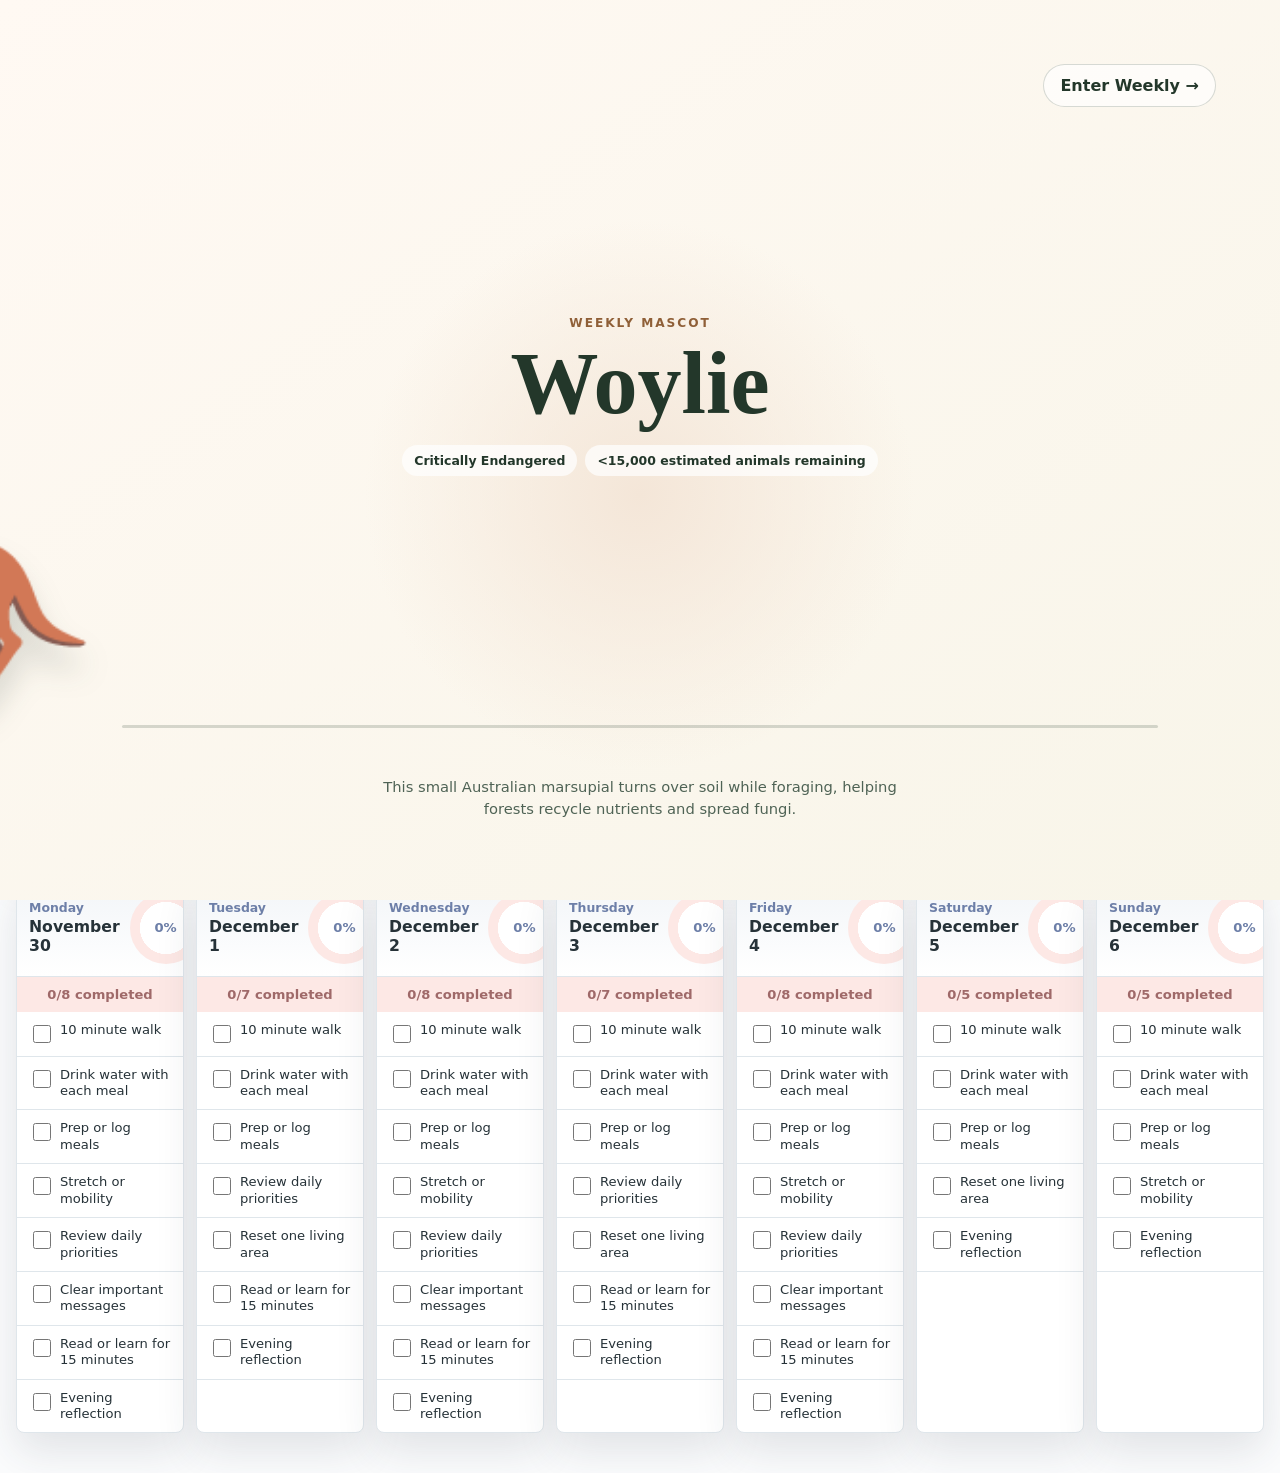
==== commit b1d2efd4: "Publish restored dashboard header test build Agent: Nora  Model: openai/gpt-5.5  Thinking: high" ====
--- a/index.html
+++ b/index.html
@@ -10,7 +10,7 @@
     <link rel="stylesheet" href="styles.css">
   </head>
   <body>
-    <section class="mascot-splash is-hidden" id="mascotSplash" aria-label="Animal of the week">
+    <section class="mascot-splash" id="mascotSplash" aria-label="Animal of the week">
       <button class="splash-skip" id="skipSplash" type="button">Enter Weekly →</button>
       <div class="splash-copy">
         <p class="splash-kicker">Weekly mascot</p>
@@ -22,21 +22,22 @@
     </section>
     <div class="app-shell">
       <header class="topbar">
-        <div class="topbar-date">
-          <button class="mascot-chip" id="mascotChip" type="button" aria-label="Open this week's mascot">
-            <img id="mascotChipIcon" src="icons/whooping-crane.svg" alt="">
-            <span><small>This week</small><strong id="mascotChipName">Whooping Crane</strong></span>
+        <div>
+          <p class="eyebrow">Weekly planner</p>
+          <h1>Checklist Dashboard</h1>
+        </div>
+        <button class="mascot-chip" id="mascotChip" type="button" aria-label="Open this week's mascot">
+          <img id="mascotChipIcon" src="icons/whooping-crane.svg" alt="">
+          <span><small>This week</small><strong id="mascotChipName">Whooping Crane</strong></span>
+        </button>
+        <div class="topbar-actions" aria-label="Week controls">
+          <button class="icon-button" id="previousWeek" type="button" title="Previous week" aria-label="Previous week">
+            <span aria-hidden="true">‹</span>
           </button>
           <label class="date-field">
             <span>Week of</span>
             <input id="weekStart" type="date">
           </label>
-        </div>
-        <h1>Weekly planner</h1>
-        <div class="topbar-actions" aria-label="Week controls">
-          <button class="icon-button" id="previousWeek" type="button" title="Previous week" aria-label="Previous week">
-            <span aria-hidden="true">‹</span>
-          </button>
           <button class="icon-button" id="nextWeek" type="button" title="Next week" aria-label="Next week">
             <span aria-hidden="true">›</span>
           </button>
@@ -83,7 +84,7 @@
 
             <article class="panel chart-panel">
               <div class="panel-heading">
-                <h2>Habits Progress</h2>
+                <h2>Daily Completion</h2>
               </div>
               <div class="horizontal-bars" id="dailyBars" aria-label="Daily completion percentages"></div>
             </article>
@@ -167,13 +168,11 @@
             <p class="day-name"></p>
             <h2 class="day-date"></h2>
           </div>
+          <div class="small-donut" style="--value: 0">
+            <span>0%</span>
+          </div>
         </header>
-        <p class="day-progress-label">Progress</p>
         <p class="completion-copy">0/0 completed</p>
-        <div class="small-donut" style="--value: 0">
-          <span>0%</span>
-        </div>
-        <p class="task-section-title">Tasks</p>
         <ul class="checklist"></ul>
       </article>
     </template>
--- a/styles.css
+++ b/styles.css
@@ -23,7 +23,7 @@
   margin: 0;
   min-height: 100vh;
   background:
-    linear-gradient(180deg, rgba(238, 242, 246, 0.95), rgba(251, 252, 253, 0.55) 230px),
+    linear-gradient(180deg, rgba(232, 238, 243, 0.9), rgba(251, 252, 253, 0.4) 280px),
     var(--paper);
   color: var(--ink);
 }
@@ -39,24 +39,17 @@
 }
 
 .app-shell {
-  width: min(1900px, calc(100% - 26px));
+  width: min(1440px, calc(100% - 32px));
   margin: 0 auto;
-  padding: 14px 0 32px;
+  padding: 24px 0 40px;
 }
 
 .topbar {
-  display: grid;
-  grid-template-columns: minmax(260px, 1fr) auto minmax(130px, 1fr);
-  align-items: center;
-  gap: 16px;
-  padding: 4px 0 12px;
-}
-
-.topbar-date {
   display: flex;
   align-items: center;
+  justify-content: space-between;
   gap: 16px;
-  min-width: 0;
+  padding: 8px 0 18px;
 }
 
 .eyebrow {
@@ -76,10 +69,8 @@
 
 h1 {
   margin-bottom: 0;
-  color: var(--navy);
-  font-size: 2rem;
+  font-size: 2.25rem;
   line-height: 1.05;
-  text-align: center;
 }
 
 h2 {
@@ -142,7 +133,7 @@
 .tabs {
   gap: 4px;
   border-bottom: 1px solid var(--line);
-  margin-bottom: 10px;
+  margin-bottom: 18px;
 }
 
 .tab-button {
@@ -167,7 +158,7 @@
 
 .summary-grid {
   display: grid;
-  grid-template-columns: repeat(4, minmax(0, 1fr));
+  grid-template-columns: minmax(220px, 0.85fr) minmax(280px, 1.35fr) minmax(320px, 1.5fr) minmax(280px, 1.25fr);
   gap: 14px;
   margin-bottom: 14px;
 }
@@ -182,21 +173,18 @@
 
 .panel {
   min-width: 0;
-  padding: 0 12px 12px;
+  padding: 14px;
 }
 
 .panel-heading {
   justify-content: space-between;
   gap: 12px;
-  margin: 0 -12px 12px;
-  min-height: 34px;
-  padding: 7px 12px;
-  background: var(--navy);
-  color: #fff;
+  margin-bottom: 12px;
+  color: var(--navy);
 }
 
 .panel-heading span {
-  color: rgba(255, 255, 255, 0.82);
+  color: var(--muted);
   font-size: 0.8rem;
   font-weight: 700;
   white-space: nowrap;
@@ -222,7 +210,7 @@
 }
 
 .donut {
-  width: min(185px, 78%);
+  width: min(172px, 100%);
   aspect-ratio: 1;
 }
 
@@ -249,7 +237,7 @@
   grid-template-columns: repeat(7, minmax(28px, 1fr));
   align-items: end;
   gap: 10px;
-  min-height: 225px;
+  min-height: 210px;
   padding: 8px 4px 0;
 }
 
@@ -264,8 +252,8 @@
 .bar-stack {
   display: flex;
   align-items: flex-end;
-  height: 184px;
-  background: #f4e8e6;
+  height: 172px;
+  background: #edf3f5;
   border-radius: 6px 6px 2px 2px;
   overflow: hidden;
 }
@@ -273,7 +261,7 @@
 .bar-fill {
   width: 100%;
   min-height: 3px;
-  background: linear-gradient(180deg, #e5aaa1, #c17875);
+  background: linear-gradient(180deg, var(--sky), var(--navy));
 }
 
 .bar label,
@@ -305,7 +293,7 @@
 .mapper-table th,
 .mapper-table td {
   border-bottom: 1px solid var(--line);
-  padding: 6px 5px;
+  padding: 7px 6px;
   text-align: center;
 }
 
@@ -346,20 +334,14 @@
 
 .horizontal-bars {
   display: grid;
-  grid-template-columns: repeat(7, minmax(22px, 1fr));
-  align-items: end;
   gap: 10px;
-  min-height: 225px;
-  padding: 8px 4px 0;
 }
 
 .daily-row {
   display: grid;
-  grid-template-rows: auto 1fr auto;
-  align-items: end;
-  justify-items: center;
-  gap: 8px;
-  height: 100%;
+  grid-template-columns: 42px 1fr 44px;
+  align-items: center;
+  gap: 10px;
 }
 
 .daily-row span {
@@ -368,17 +350,14 @@
 }
 
 .daily-track {
-  display: flex;
-  align-items: flex-end;
-  width: 100%;
-  height: 166px;
-  border-radius: 6px 6px 2px 2px;
+  height: 12px;
+  border-radius: 999px;
   background: var(--rose-soft);
   overflow: hidden;
 }
 
 .daily-fill {
-  width: 100%;
+  height: 100%;
   border-radius: inherit;
   background: var(--rose);
 }
@@ -386,7 +365,7 @@
 .days-grid {
   display: grid;
   grid-template-columns: repeat(7, minmax(0, 1fr));
-  gap: 8px;
+  gap: 12px;
 }
 
 .day-card {
@@ -395,68 +374,41 @@
 }
 
 .day-card header {
-  display: grid;
-  grid-template-columns: 1fr auto;
+  display: flex;
   align-items: center;
   justify-content: space-between;
   gap: 10px;
-  min-height: 60px;
-  padding: 9px 10px;
-  background: var(--navy);
+  padding: 12px;
+  background: linear-gradient(180deg, #f2f5f8, #fff);
   border-bottom: 1px solid var(--line);
 }
 
 .day-name {
   margin-bottom: 3px;
-  color: #fff;
+  color: var(--navy);
   font-size: 0.78rem;
   font-weight: 900;
 }
 
 .day-date {
-  color: rgba(255, 255, 255, 0.86);
-  font-size: 0.78rem;
-}
-
-.day-progress-label,
-.task-section-title {
-  margin: 0;
-  min-height: 32px;
-  padding: 7px 10px;
-  background: var(--rose);
-  color: #603b3a;
-  font-size: 0.8rem;
-  font-weight: 900;
-  text-align: center;
+  color: var(--ink);
+  font-size: 0.98rem;
 }
 
 .completion-copy {
   margin: 0;
-  padding: 12px 10px 7px;
-  color: var(--ink);
+  padding: 10px 12px;
+  background: var(--rose-soft);
+  color: #9f6969;
   font-size: 0.82rem;
   font-weight: 900;
   text-align: center;
 }
 
-.day-card .small-donut {
-  width: min(118px, 74%);
-  margin: 2px auto 14px;
-}
-
-.day-card header .small-donut {
-  display: none;
-}
-
-.task-section-title {
-  background: #be7773;
-  color: #fff;
-}
-
 .checklist {
   display: grid;
   gap: 0;
-  max-height: 520px;
+  max-height: 420px;
   margin: 0;
   padding: 0;
   overflow: auto;
@@ -472,10 +424,10 @@
   grid-template-columns: 22px 1fr;
   align-items: start;
   gap: 9px;
-  min-height: 38px;
-  padding: 8px 9px;
+  min-height: 44px;
+  padding: 10px 12px;
   color: var(--ink);
-  font-size: 0.76rem;
+  font-size: 0.82rem;
   line-height: 1.25;
 }
 
@@ -700,17 +652,5 @@
 /* African wild dog uses an original full-body mascot and a springy walking motion. */
 .walking-animal.is-walking-dog{width:clamp(220px,42vw,520px);bottom:12%;font-size:0;animation:dog-cross 6.5s linear infinite,dog-step .38s ease-in-out infinite alternate;filter:drop-shadow(0 20px 14px rgba(66,43,26,.2))}.walking-animal.is-walking-dog img{display:block;width:100%;transform-origin:50% 88%;animation:dog-stride .38s ease-in-out infinite alternate}.mascot-chip img,.mascot-banner>img,.notification-card img,.mascot-toast img{object-fit:contain;background:var(--mascot-soft,#fff)}@keyframes dog-cross{from{left:-48%}to{left:108%}}@keyframes dog-step{from{translate:0 0}to{translate:0 -8px}}@keyframes dog-stride{from{transform:rotate(-1.2deg) scaleY(.985)}to{transform:rotate(1.2deg) scaleY(1.015)}}@media(prefers-reduced-motion:reduce){.walking-animal.is-walking-dog{left:50%;translate:-50% 0;animation:none}.walking-animal.is-walking-dog img{animation:none}}
 
-/* Computer testing layout: wide planner board inspired by the spreadsheet mockup. */
-#dashboardView .mascot-banner{display:none}.topbar .date-field{grid-template-columns:auto 170px;align-items:center;color:var(--ink);font-size:.82rem}.topbar .date-field span{font-weight:900}.topbar .date-field input{min-height:34px}.topbar .icon-button{width:36px;min-height:34px}.tabs{justify-content:center}.tab-button{min-height:34px;border-radius:4px 4px 0 0}.summary-grid>.panel{min-height:284px}.summary-grid .panel-heading{justify-content:center;text-align:center}.weekly-progress .panel-heading{width:calc(100% + 24px)}.weekly-progress{align-content:start}.weekly-progress .donut{margin-top:20px}.mini-matrix table{table-layout:fixed}.mini-matrix th:first-child,.mini-matrix td:first-child{width:42%;text-align:right}.mini-matrix th:not(:first-child),.mini-matrix td:not(:first-child){width:8.28%}.mini-matrix .checkmark{width:16px;height:16px;border-radius:3px}.horizontal-bars .daily-row>span:first-child{order:3;max-width:68px;min-height:46px;writing-mode:sideways-lr;color:var(--ink);font-size:.68rem;text-align:right}.horizontal-bars .daily-track{order:2}.horizontal-bars .daily-row>span:last-child{order:1;color:var(--muted);font-size:.68rem}.days-grid{align-items:start}.day-card{box-shadow:0 8px 22px rgba(39,52,69,.08)}.day-card header{justify-items:center;text-align:center}.day-card header>div{min-width:0}.day-card .small-donut{display:grid}.day-card .empty-state{min-height:186px}.checklist li:nth-child(even){background:#fbfcfd}.checklist label span{overflow-wrap:anywhere}
-
-@media (min-width: 1181px) {
-  .view.is-active#dashboardView{display:grid;grid-template-rows:auto auto;gap:0}.summary-grid{grid-template-columns:1fr 2fr 2.1fr 2fr}.days-grid{grid-template-columns:repeat(7,minmax(132px,1fr))}.day-card{min-height:660px}.checklist{max-height:384px}
-}
-
-@media (max-width: 1180px) {
-  .topbar{grid-template-columns:1fr;justify-items:stretch}.topbar h1{text-align:left}.topbar-date{flex-wrap:wrap}.topbar-actions{justify-content:flex-start}.summary-grid>.panel{min-height:0}.horizontal-bars .daily-row>span:first-child{writing-mode:horizontal-tb;min-height:0}
-}
-
-@media (max-width: 760px) {
-  .topbar .date-field{grid-template-columns:1fr}.topbar-date{display:grid}.topbar .mascot-chip{order:0}.tabs{justify-content:flex-start}.summary-grid{gap:10px}.days-grid{gap:10px}.day-card{min-height:0}.day-card .small-donut{width:112px}.checklist{max-height:none}
-}
+/* Whooping crane uses a reference-inspired illustrated mascot with long legs, red crown, black mask, and wing tips. */
+.walking-animal.is-walking-crane{width:clamp(250px,43vw,590px);bottom:5%;font-size:0;animation:crane-cross 7.5s linear infinite,crane-bob .72s ease-in-out infinite alternate;filter:drop-shadow(0 24px 16px rgba(30,42,46,.2))}.walking-animal.is-walking-crane img{display:block;width:100%;transform-origin:48% 87%;animation:crane-strut .72s ease-in-out infinite alternate}.mascot-chip img[src$="whooping-crane-mascot.svg"],.mascot-banner>img[src$="whooping-crane-mascot.svg"],.notification-card img[src$="whooping-crane-mascot.svg"],.mascot-toast img[src$="whooping-crane-mascot.svg"]{background:#fff8f3;object-fit:contain}@keyframes crane-cross{from{left:-48%}to{left:108%}}@keyframes crane-bob{from{translate:0 0}to{translate:0 -7px}}@keyframes crane-strut{from{transform:rotate(-.9deg) scaleY(.99)}to{transform:rotate(1.1deg) scaleY(1.01)}}@media(prefers-reduced-motion:reduce){.walking-animal.is-walking-crane{left:50%;translate:-50% 0;animation:none}.walking-animal.is-walking-crane img{animation:none}}
